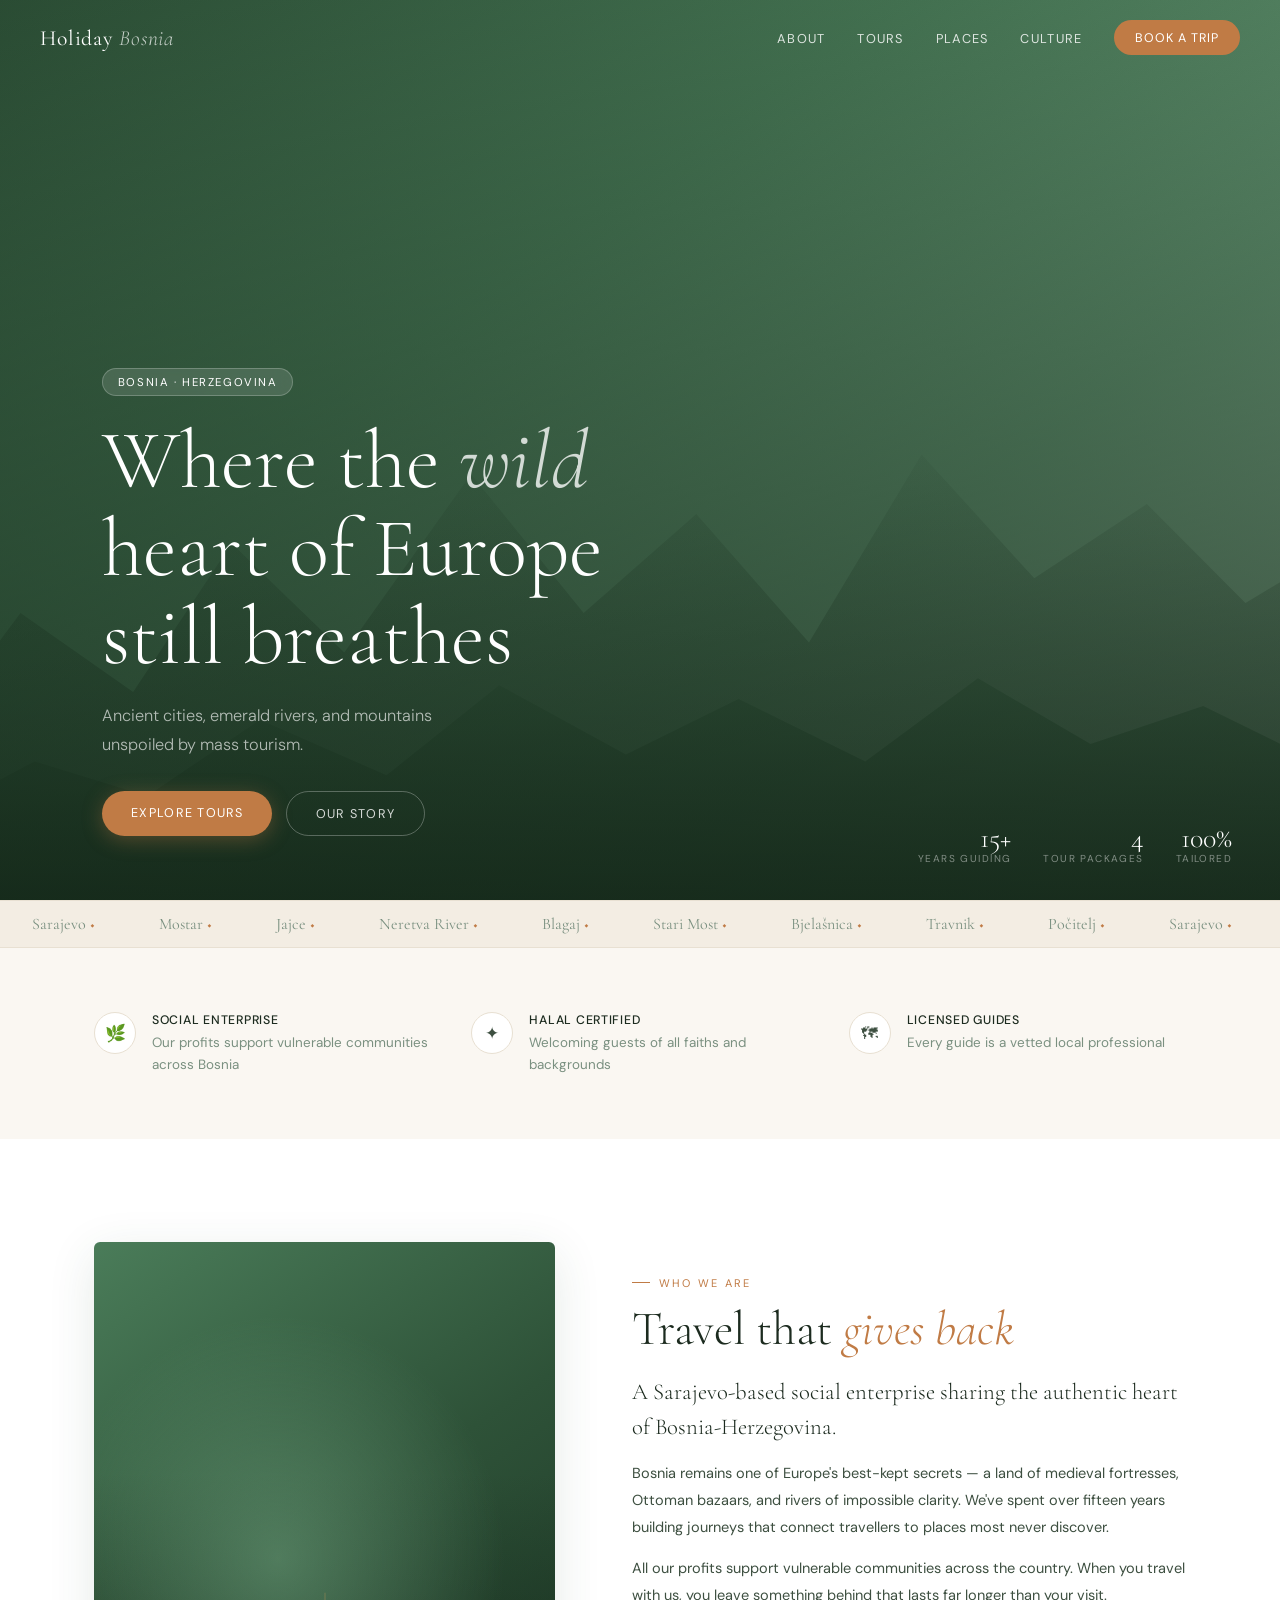
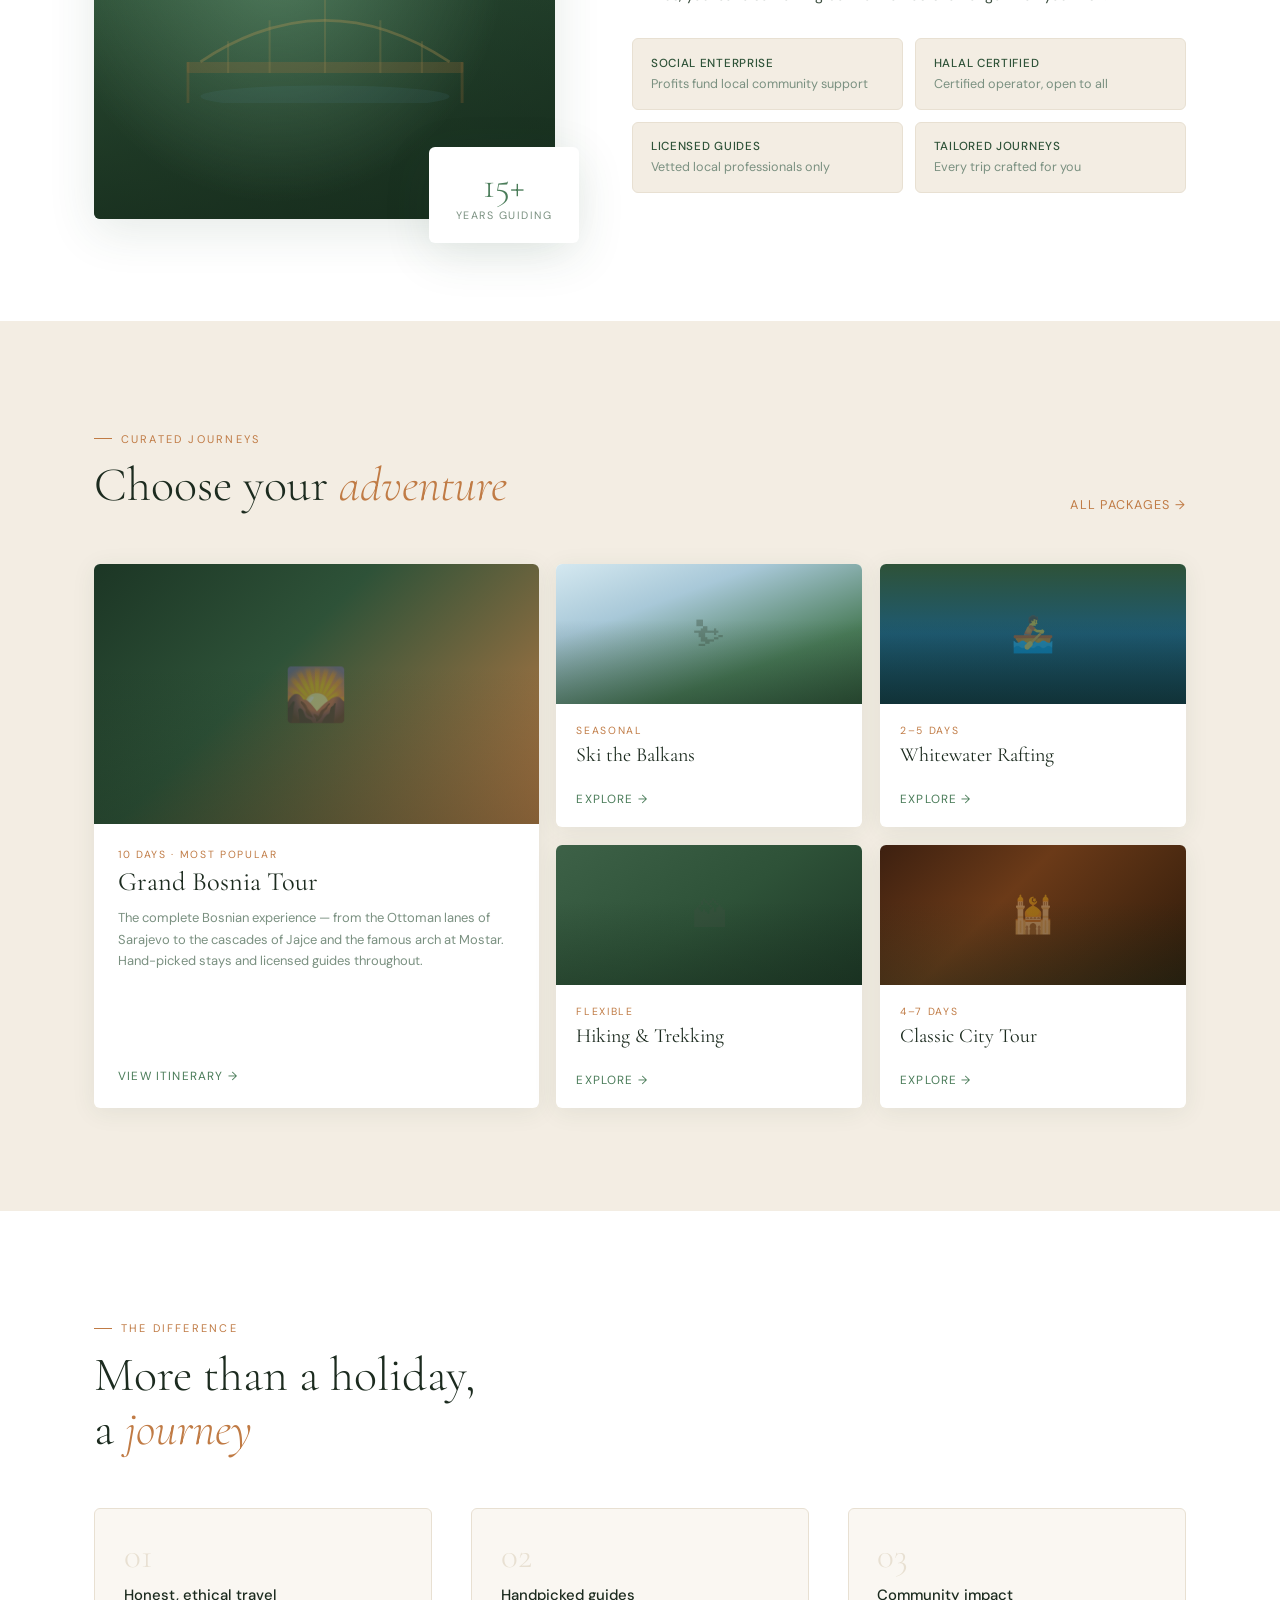
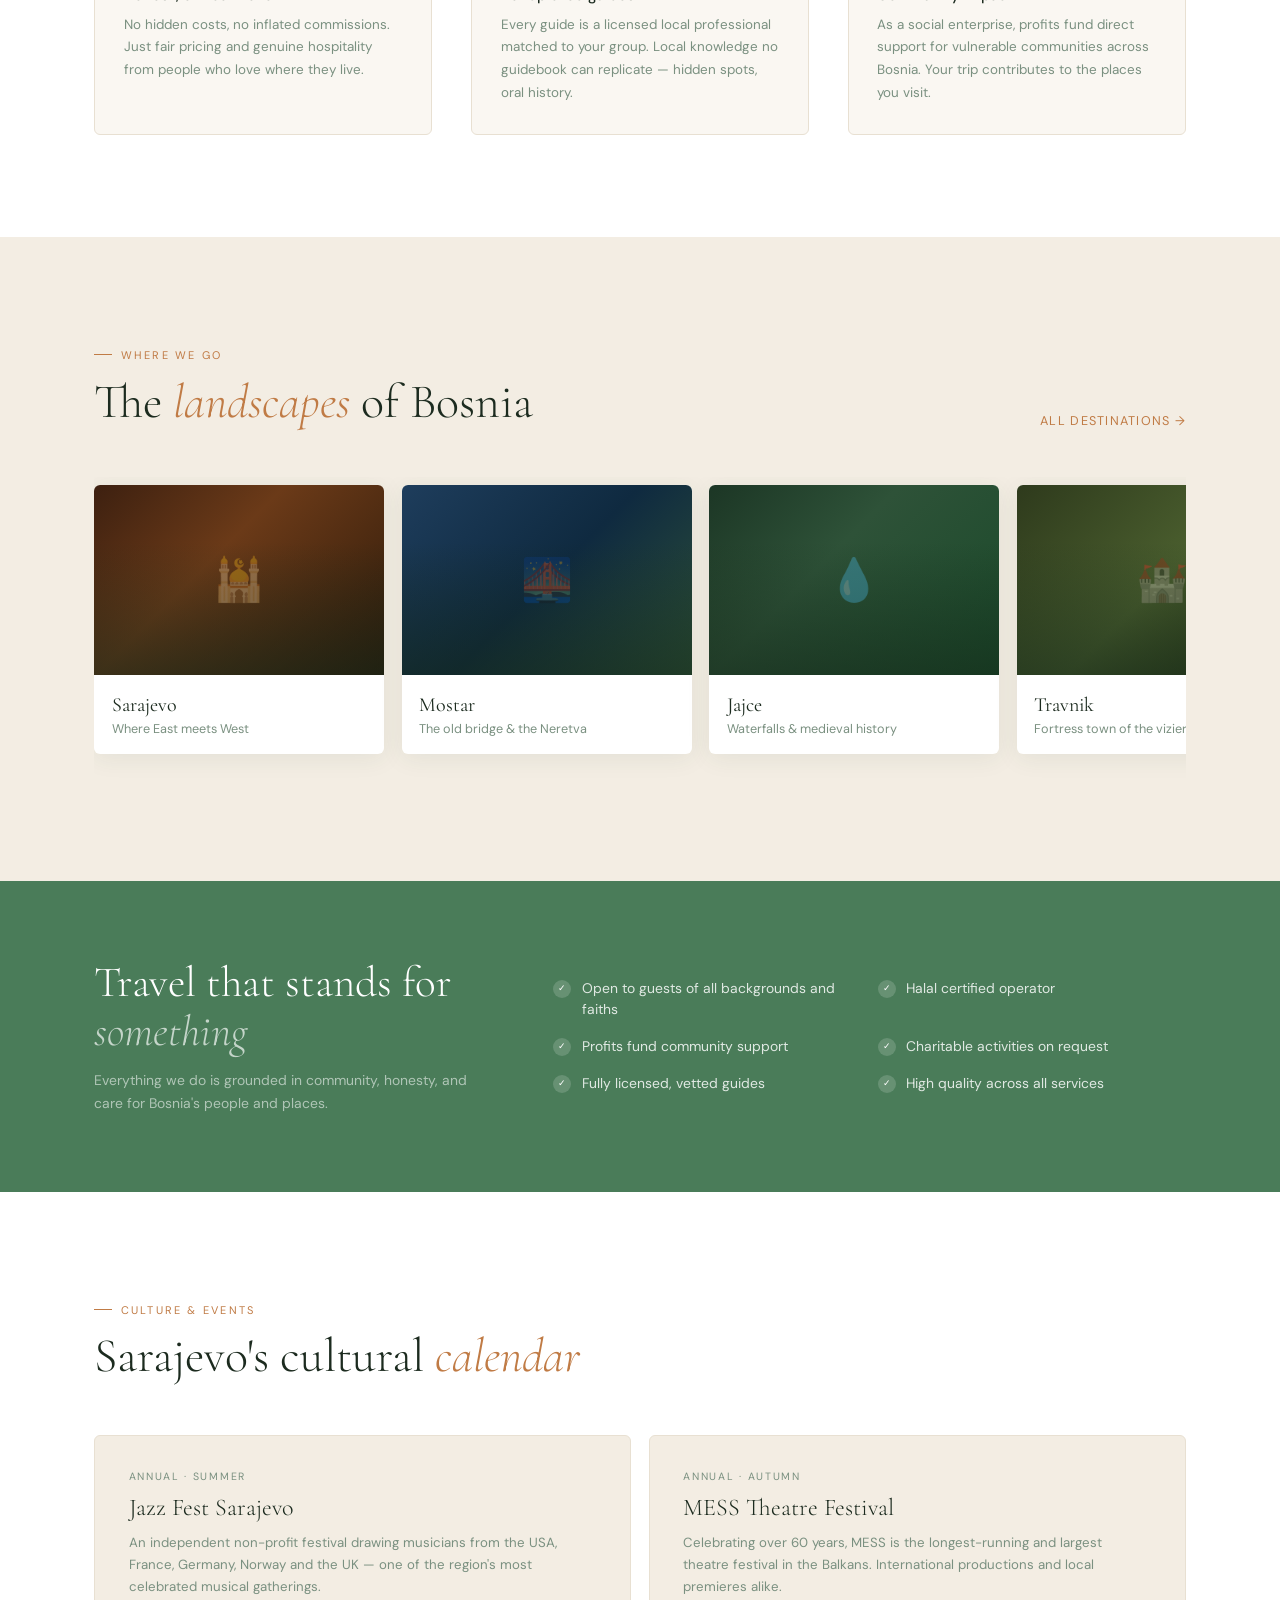
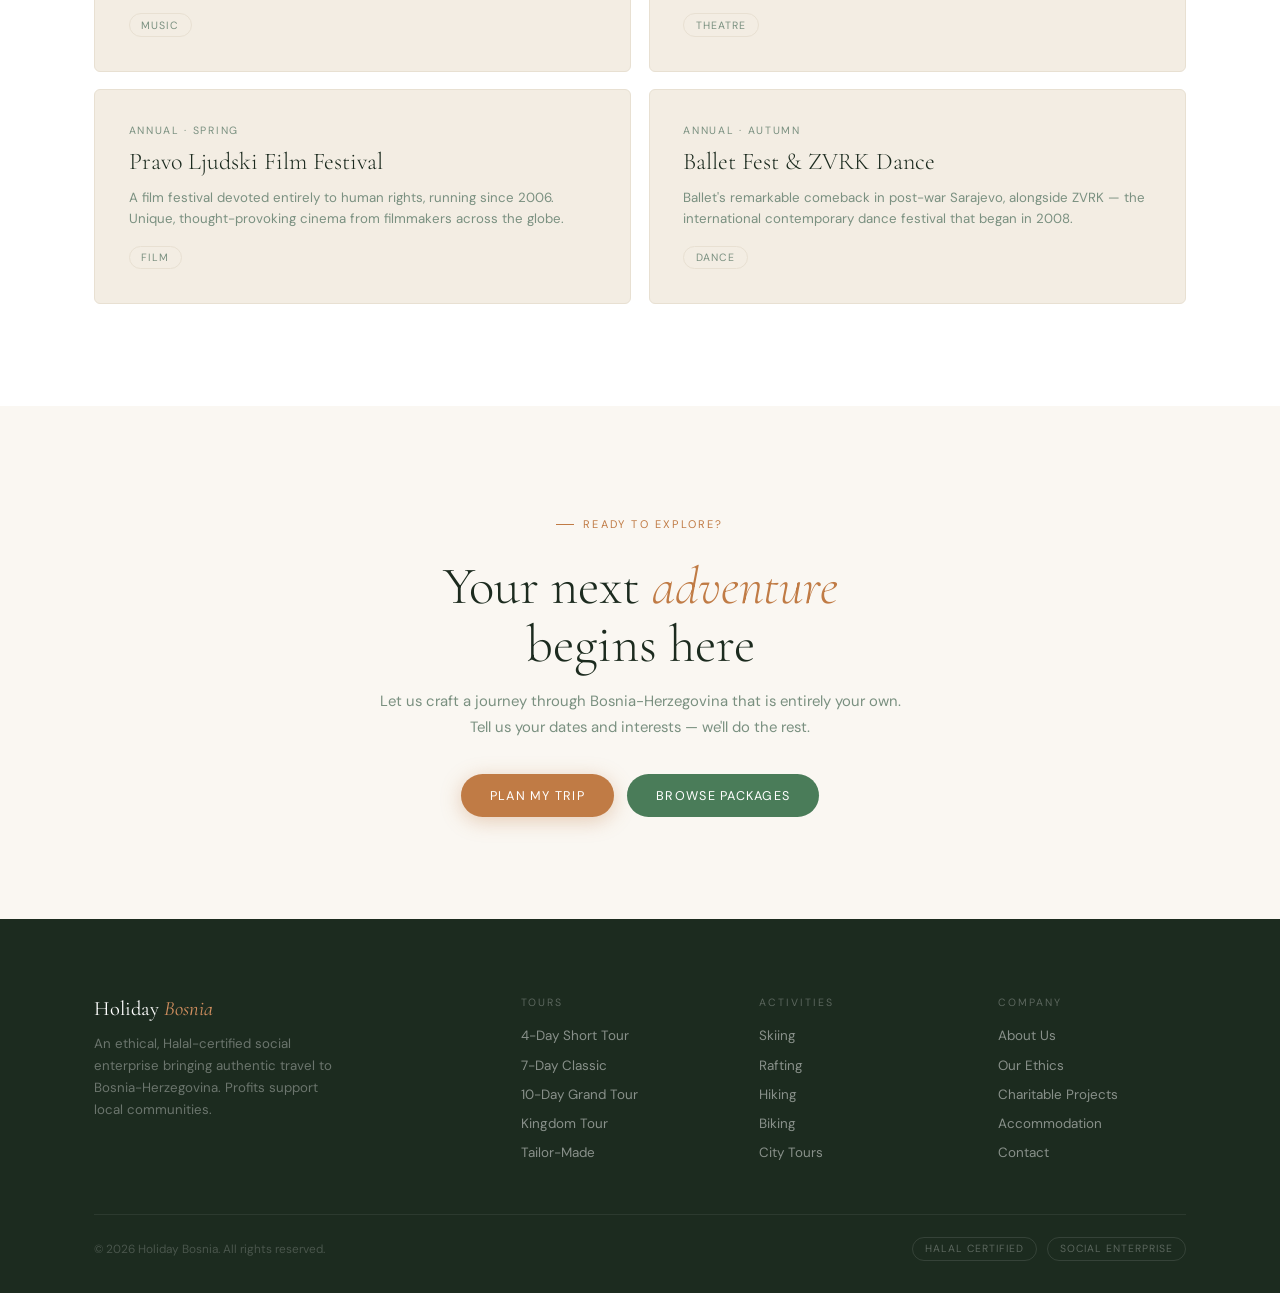
==== index.html @ 848bad04 "Add files via upload" ====
<!DOCTYPE html>
<html lang="en">
<head>
<meta charset="UTF-8">
<meta name="viewport" content="width=device-width, initial-scale=1.0">
<title>Holiday Bosnia — Your Next Adventure</title>
<link rel="preconnect" href="https://fonts.googleapis.com">
<link rel="preconnect" href="https://fonts.gstatic.com" crossorigin>
<link href="https://fonts.googleapis.com/css2?family=Cormorant+Garamond:ital,wght@0,300;0,400;0,600;1,300;1,400&family=DM+Sans:opsz,wght@9..40,300;9..40,400;9..40,500&display=swap" rel="stylesheet">
<style>
*, *::before, *::after { box-sizing: border-box; margin: 0; padding: 0; }

:root {
  --sage:    #4a7c59;
  --sage-lt: #6a9c79;
  --sage-dk: #2e5238;
  --copper:  #c07b45;
  --copper-lt: #d49060;
  --cream:   #faf7f2;
  --warm:    #f3ede3;
  --stone:   #e8e0d2;
  --chalk:   #ffffff;
  --ink:     #1c2b1f;
  --body:    #3d4f40;
  --muted:   #7a9080;
  --serif:   'Cormorant Garamond', Georgia, serif;
  --sans:    'DM Sans', sans-serif;
  --radius:  6px;
  --shadow:  0 4px 24px rgba(44,80,56,0.08);
  --shadow-lg: 0 12px 48px rgba(44,80,56,0.12);
}

html { scroll-behavior: smooth; font-size: 16px; }

body {
  font-family: var(--sans);
  background: var(--chalk);
  color: var(--body);
  overflow-x: hidden;
  -webkit-font-smoothing: antialiased;
}

/* ─── NAV ─── */
nav {
  position: fixed; top: 0; left: 0; right: 0; z-index: 200;
  display: flex; align-items: center; justify-content: space-between;
  padding: 1.25rem 2.5rem;
  transition: all 0.35s ease;
}
nav.scrolled {
  background: rgba(255,255,255,0.94);
  backdrop-filter: blur(16px);
  box-shadow: 0 1px 0 rgba(74,124,89,0.1);
  padding: 0.9rem 2.5rem;
}
.nav-logo {
  font-family: var(--serif);
  font-size: 1.35rem;
  font-weight: 400;
  letter-spacing: 0.04em;
  color: #fff;
  text-decoration: none;
  transition: color 0.3s;
  flex-shrink: 0;
}
.nav-logo em { font-style: italic; color: rgba(255,255,255,0.72); font-weight: 300; }
nav.scrolled .nav-logo { color: var(--ink); }
nav.scrolled .nav-logo em { color: var(--copper); }

.nav-right { display: flex; align-items: center; gap: 2rem; }
.nav-links { display: flex; gap: 2rem; list-style: none; }
.nav-links a {
  color: rgba(255,255,255,0.82);
  text-decoration: none;
  font-size: 0.8rem;
  letter-spacing: 0.1em;
  text-transform: uppercase;
  transition: color 0.2s;
}
.nav-links a:hover { color: #fff; }
nav.scrolled .nav-links a { color: var(--muted); }
nav.scrolled .nav-links a:hover { color: var(--ink); }

.nav-cta {
  background: var(--copper);
  color: #fff !important;
  padding: 0.6rem 1.3rem;
  border-radius: 100px;
  font-size: 0.78rem !important;
  letter-spacing: 0.08em !important;
  text-transform: uppercase;
  white-space: nowrap;
  text-decoration: none;
  transition: background 0.2s, transform 0.15s;
}
.nav-cta:hover { background: var(--sage); transform: translateY(-1px); }

.nav-hamburger {
  display: none; flex-direction: column; gap: 5px;
  cursor: pointer; padding: 4px; background: none; border: none;
}
.nav-hamburger span {
  display: block; width: 22px; height: 1.5px;
  background: #fff; transition: all 0.3s; transform-origin: center;
}
nav.scrolled .nav-hamburger span { background: var(--ink); }
.nav-hamburger.open span:nth-child(1) { transform: rotate(45deg) translate(4.5px, 4.5px); }
.nav-hamburger.open span:nth-child(2) { opacity: 0; }
.nav-hamburger.open span:nth-child(3) { transform: rotate(-45deg) translate(4.5px, -4.5px); }

.nav-drawer {
  display: none; position: fixed;
  top: 0; left: 0; right: 0; bottom: 0; z-index: 199;
  background: var(--chalk);
  flex-direction: column; align-items: center; justify-content: center;
  gap: 2rem; opacity: 0; transition: opacity 0.3s;
}
.nav-drawer.open { opacity: 1; }
.nav-drawer a {
  font-family: var(--serif); font-size: 2.2rem; font-weight: 300;
  color: var(--ink); text-decoration: none; transition: color 0.2s;
}
.nav-drawer a:hover { color: var(--copper); }
.nav-drawer .drawer-cta {
  font-family: var(--sans); font-size: 0.85rem;
  background: var(--copper); color: #fff;
  padding: 0.8rem 2.5rem; border-radius: 100px;
  letter-spacing: 0.1em; text-transform: uppercase; margin-top: 0.5rem;
}

/* ─── HERO ─── */
.hero {
  position: relative; height: 100svh; min-height: 600px;
  display: flex; flex-direction: column; justify-content: flex-end; overflow: hidden;
}
.hero-bg {
  position: absolute; inset: 0;
  background:
    linear-gradient(180deg, rgba(20,40,25,0.15) 0%, rgba(20,40,25,0.6) 70%, rgba(20,40,25,0.78) 100%),
    linear-gradient(145deg, #2e5238 0%, #4a7c59 35%, #6a9c79 65%, #a8c9b0 100%);
}
.hero-mountains {
  position: absolute; bottom: 0; left: 0; right: 0; height: 55%;
}
.hero-mountains::before {
  content: ''; position: absolute; bottom: 0; left: -5%; right: -5%; height: 100%;
  background: linear-gradient(180deg, transparent 0%, rgba(20,40,25,0.55) 100%);
  clip-path: polygon(0% 100%,0% 65%,6% 42%,14% 58%,21% 28%,29% 50%,38% 14%,46% 42%,54% 22%,62% 48%,70% 10%,78% 35%,86% 20%,93% 40%,100% 28%,100% 100%);
}
.hero-mountains::after {
  content: ''; position: absolute; bottom: 0; left: -5%; right: -5%; height: 70%;
  background: linear-gradient(180deg, rgba(46,82,56,0.45) 0%, rgba(20,40,25,0.7) 100%);
  clip-path: polygon(0% 100%,0% 75%,7% 60%,15% 70%,23% 48%,32% 64%,40% 38%,49% 58%,57% 42%,66% 60%,74% 36%,82% 55%,90% 44%,97% 58%,100% 48%,100% 100%);
}
.hero-content {
  position: relative; z-index: 2;
  padding: clamp(2rem,5vw,6rem) clamp(1.5rem,8vw,8rem);
  max-width: 820px;
}
.hero-tag {
  display: inline-block;
  background: rgba(255,255,255,0.13); backdrop-filter: blur(8px);
  border: 1px solid rgba(255,255,255,0.22); color: #fff;
  font-size: 0.71rem; letter-spacing: 0.14em; text-transform: uppercase;
  padding: 0.35rem 0.9rem; border-radius: 100px; margin-bottom: 1.3rem;
  opacity: 0; animation: fadeUp 0.7s 0.1s forwards;
}
.hero-title {
  font-family: var(--serif);
  font-size: clamp(2.5rem, 6.5vw, 5.2rem);
  font-weight: 300; line-height: 1.06; color: #fff; margin-bottom: 1.2rem;
  opacity: 0; animation: fadeUp 0.8s 0.3s forwards;
}
.hero-title em { font-style: italic; color: rgba(255,255,255,0.78); }
.hero-sub {
  font-size: clamp(0.88rem,2vw,1.02rem); font-weight: 300;
  color: rgba(255,255,255,0.65); max-width: 400px; line-height: 1.78;
  margin-bottom: 2rem;
  opacity: 0; animation: fadeUp 0.8s 0.5s forwards;
}
.hero-actions {
  display: flex; gap: 0.85rem; flex-wrap: wrap;
  opacity: 0; animation: fadeUp 0.8s 0.65s forwards;
}
.hero-stats {
  position: absolute; bottom: 2.2rem; right: clamp(1.5rem,5vw,3rem); z-index: 2;
  display: flex; gap: 2rem;
  opacity: 0; animation: fadeIn 1s 1s forwards;
}
.hero-stat { text-align: right; }
.hero-stat-n { font-family: var(--serif); font-size: 1.75rem; font-weight: 300; color: #fff; line-height: 1; }
.hero-stat-l { font-size: 0.63rem; letter-spacing: 0.14em; text-transform: uppercase; color: rgba(255,255,255,0.45); }

.btn-primary {
  background: var(--copper); color: #fff;
  padding: 0.82rem 1.8rem; font-size: 0.79rem;
  letter-spacing: 0.1em; text-transform: uppercase;
  text-decoration: none; border-radius: 100px; border: none; cursor: pointer;
  box-shadow: 0 4px 20px rgba(192,123,69,0.35);
  transition: background 0.2s, transform 0.15s, box-shadow 0.2s;
}
.btn-primary:hover { background: var(--copper-lt); transform: translateY(-2px); box-shadow: 0 8px 28px rgba(192,123,69,0.4); }
.btn-outline {
  color: rgba(255,255,255,0.82); padding: 0.82rem 1.8rem;
  font-size: 0.79rem; letter-spacing: 0.1em; text-transform: uppercase;
  text-decoration: none; border-radius: 100px;
  border: 1px solid rgba(255,255,255,0.28);
  transition: background 0.2s, border-color 0.2s;
}
.btn-outline:hover { background: rgba(255,255,255,0.1); border-color: rgba(255,255,255,0.48); }
.btn-sage {
  background: var(--sage); color: #fff;
  padding: 0.82rem 1.8rem; font-size: 0.79rem;
  letter-spacing: 0.1em; text-transform: uppercase;
  text-decoration: none; border-radius: 100px;
  transition: background 0.2s, transform 0.15s;
}
.btn-sage:hover { background: var(--sage-dk); transform: translateY(-2px); }

@keyframes fadeUp { from{opacity:0;transform:translateY(22px)} to{opacity:1;transform:none} }
@keyframes fadeIn { from{opacity:0} to{opacity:1} }

/* ─── MARQUEE ─── */
.marquee {
  background: var(--warm); border-top: 1px solid var(--stone); border-bottom: 1px solid var(--stone);
  padding: 0.8rem 0; overflow: hidden;
}
.marquee-track { display: flex; animation: marquee 28s linear infinite; white-space: nowrap; }
.marquee-item { font-family: var(--serif); font-size: 1rem; color: var(--muted); padding: 0 2rem; flex-shrink: 0; }
.marquee-dot { color: var(--copper); }
@keyframes marquee { from{transform:translateX(0)} to{transform:translateX(-50%)} }

/* ─── SHARED ─── */
.section { padding: clamp(4rem,8vw,7rem) 0; }
.container { max-width: 1220px; margin: 0 auto; padding: 0 clamp(1.5rem,5vw,4rem); }
.eyebrow {
  display: inline-flex; align-items: center; gap: 0.55rem;
  font-size: 0.69rem; letter-spacing: 0.2em; text-transform: uppercase; color: var(--copper); margin-bottom: 0.85rem;
}
.eyebrow::before { content: ''; display: block; width: 18px; height: 1px; background: var(--copper); }
.section-title { font-family: var(--serif); font-size: clamp(1.9rem,4.5vw,3rem); font-weight: 300; line-height: 1.12; color: var(--ink); }
.section-title em { font-style: italic; color: var(--copper); }

/* ─── INTRO STRIP ─── */
.intro { background: var(--cream); padding: clamp(2.5rem,5vw,4.5rem) 0; }
.intro-grid { display: grid; grid-template-columns: repeat(3,1fr); gap: 2.5rem; align-items: start; }
.intro-item { display: flex; align-items: flex-start; gap: 1rem; }
.intro-icon {
  width: 42px; height: 42px; flex-shrink: 0;
  background: #fff; border: 1px solid var(--stone); border-radius: 50%;
  display: flex; align-items: center; justify-content: center; font-size: 1.05rem;
}
.intro-label { font-size: 0.77rem; font-weight: 500; letter-spacing: 0.06em; text-transform: uppercase; color: var(--ink); margin-bottom: 0.3rem; }
.intro-text { font-size: 0.84rem; color: var(--muted); line-height: 1.6; }

/* ─── ABOUT ─── */
.about { background: var(--chalk); }
.about-grid { display: grid; grid-template-columns: 5fr 6fr; gap: clamp(2.5rem,6vw,6rem); align-items: center; }
.about-visual { position: relative; }
.about-img-main {
  border-radius: var(--radius); overflow: hidden; aspect-ratio: 4/5;
  background: linear-gradient(145deg, #4a7c59 0%, #2e5238 50%, #1c3625 100%);
  position: relative; box-shadow: var(--shadow-lg);
}
.about-img-main::after {
  content: ''; position: absolute; inset: 0;
  background: radial-gradient(ellipse 70% 60% at 40% 55%, rgba(106,156,121,0.6) 0%, transparent 70%),
              linear-gradient(180deg, transparent 40%, rgba(20,40,25,0.7) 100%);
}
.bridge-svg { position: absolute; bottom: 20%; left: 50%; transform: translateX(-50%); width: 60%; z-index: 1; opacity: 0.55; }
.about-float {
  position: absolute; bottom: -1.5rem; right: -1.5rem;
  background: #fff; border-radius: var(--radius); padding: 1.3rem 1.7rem;
  box-shadow: var(--shadow-lg); text-align: center; min-width: 120px;
}
.float-num { font-family: var(--serif); font-size: 2.3rem; font-weight: 300; color: var(--sage); line-height: 1; }
.float-lbl { font-size: 0.67rem; letter-spacing: 0.14em; text-transform: uppercase; color: var(--muted); margin-top: 0.2rem; }
.about-lead { font-family: var(--serif); font-size: clamp(1.15rem,2.5vw,1.42rem); font-weight: 300; color: var(--ink); line-height: 1.55; margin: 1.1rem 0 1rem; }
.about-body { font-size: 0.91rem; line-height: 1.85; color: var(--body); margin-bottom: 0.85rem; }
.pillars { display: grid; grid-template-columns: 1fr 1fr; gap: 0.75rem; margin-top: 1.8rem; }
.pillar { padding: 0.95rem 1.1rem; background: var(--warm); border-radius: var(--radius); border: 1px solid var(--stone); }
.pillar-title { font-size: 0.73rem; font-weight: 500; letter-spacing: 0.06em; text-transform: uppercase; color: var(--sage-dk); margin-bottom: 0.25rem; }
.pillar-body { font-size: 0.79rem; color: var(--muted); line-height: 1.5; }

/* ─── TOURS ─── */
.tours { background: var(--warm); }
.tours-header { display: flex; justify-content: space-between; align-items: flex-end; margin-bottom: clamp(2rem,4vw,3.5rem); flex-wrap: wrap; gap: 1rem; }
.text-link { font-size: 0.79rem; letter-spacing: 0.1em; text-transform: uppercase; color: var(--copper); text-decoration: none; display: flex; align-items: center; gap: 0.4rem; transition: gap 0.2s; }
.text-link:hover { gap: 0.7rem; }

.tours-grid { display: grid; grid-template-columns: repeat(12,1fr); gap: 1.1rem; }
.tour-feat { grid-column: span 5; background: #fff; border-radius: var(--radius); overflow: hidden; box-shadow: var(--shadow); cursor: pointer; transition: transform 0.3s, box-shadow 0.3s; display: flex; flex-direction: column; }
.tour-feat:hover { transform: translateY(-4px); box-shadow: var(--shadow-lg); }
.tour-subs { grid-column: span 7; display: grid; grid-template-columns: 1fr 1fr; grid-template-rows: 1fr 1fr; gap: 1.1rem; }
.tour-sub { background: #fff; border-radius: var(--radius); overflow: hidden; box-shadow: var(--shadow); cursor: pointer; transition: transform 0.3s, box-shadow 0.3s; display: flex; flex-direction: column; }
.tour-sub:hover { transform: translateY(-4px); box-shadow: var(--shadow-lg); }

.t-img { position: relative; overflow: hidden; flex-shrink: 0; }
.tour-feat .t-img { height: 260px; }
.tour-sub .t-img { height: 140px; }
.t-img-inner { position: absolute; inset: 0; transition: transform 0.5s; }
.tour-feat:hover .t-img-inner, .tour-sub:hover .t-img-inner { transform: scale(1.05); }
.t-img-inner::after { content: ''; position: absolute; inset: 0; background: linear-gradient(180deg, transparent 40%, rgba(20,40,25,0.35) 100%); }
.t-emoji { position: absolute; top: 50%; left: 50%; transform: translate(-50%,-50%); font-size: 2.2rem; opacity: 0.38; z-index: 1; }
.tour-feat .t-emoji { font-size: 3.2rem; }

.bg-grand { background: linear-gradient(135deg, #1c3625 0%, #2e5238 40%, #c07b45 100%); }
.bg-ski   { background: linear-gradient(160deg, #d4e8f0 0%, #a8c8d8 30%, #4a7c59 70%, #2e5238 100%); }
.bg-raft  { background: linear-gradient(180deg, #2e5238 0%, #1e5a72 50%, #0f3848 100%); }
.bg-hike  { background: linear-gradient(145deg, #3d6147 0%, #2e5238 50%, #1c3625 100%); }
.bg-city  { background: linear-gradient(135deg, #3d2010 0%, #6b3a18 40%, #2d1a0a 100%); }

.t-body { padding: 1.25rem; flex: 1; display: flex; flex-direction: column; }
.tour-feat .t-body { padding: 1.5rem; }
.t-dur { font-size: 0.65rem; letter-spacing: 0.16em; text-transform: uppercase; color: var(--copper); margin-bottom: 0.38rem; }
.t-name { font-family: var(--serif); font-size: 1.25rem; font-weight: 400; color: var(--ink); line-height: 1.2; margin-bottom: 0.5rem; }
.tour-feat .t-name { font-size: 1.65rem; }
.t-desc { font-size: 0.81rem; color: var(--muted); line-height: 1.65; flex: 1; }
.t-more { margin-top: 1rem; font-size: 0.74rem; letter-spacing: 0.1em; text-transform: uppercase; color: var(--sage); text-decoration: none; display: inline-flex; align-items: center; gap: 0.3rem; transition: gap 0.2s; }
.t-more:hover { gap: 0.6rem; }

/* ─── WHY ─── */
.why { background: var(--chalk); }
.why-grid { display: grid; grid-template-columns: repeat(3,1fr); gap: clamp(1.2rem,3vw,2.5rem); margin-top: clamp(2.5rem,4vw,3.5rem); }
.why-item { padding: 1.8rem; background: var(--cream); border-radius: var(--radius); border: 1px solid var(--stone); }
.why-num { font-family: var(--serif); font-size: 2.2rem; font-weight: 300; color: var(--stone); line-height: 1; margin-bottom: 0.75rem; }
.why-title { font-size: 0.93rem; font-weight: 500; color: var(--ink); margin-bottom: 0.55rem; }
.why-body { font-size: 0.84rem; color: var(--muted); line-height: 1.7; }

/* ─── DESTINATIONS ─── */
.dests { background: var(--warm); }
.dest-header { display: flex; justify-content: space-between; align-items: flex-end; margin-bottom: clamp(2rem,4vw,3rem); flex-wrap: wrap; gap: 1rem; }
.dest-scroller { overflow-x: auto; cursor: grab; padding: 0.5rem 0 1.5rem; scrollbar-width: none; }
.dest-scroller::-webkit-scrollbar { display: none; }
.dest-track { display: flex; gap: 1.1rem; width: max-content; }
.dest-card { width: clamp(230px,30vw,290px); flex-shrink: 0; border-radius: var(--radius); overflow: hidden; box-shadow: var(--shadow); background: #fff; cursor: pointer; transition: transform 0.3s, box-shadow 0.3s; }
.dest-card:hover { transform: translateY(-4px); box-shadow: var(--shadow-lg); }
.dest-img { height: 190px; position: relative; overflow: hidden; }
.dest-img-inner { position: absolute; inset: 0; transition: transform 0.5s; }
.dest-card:hover .dest-img-inner { transform: scale(1.07); }
.dest-img-inner::after { content: ''; position: absolute; inset: 0; background: linear-gradient(180deg, transparent 30%, rgba(20,40,25,0.55) 100%); }
.dest-emoji { position: absolute; top: 50%; left: 50%; transform: translate(-50%,-50%); font-size: 2.6rem; opacity: 0.33; z-index: 1; }
.dest-body { padding: 1.1rem; }
.dest-name { font-family: var(--serif); font-size: 1.25rem; font-weight: 400; color: var(--ink); margin-bottom: 0.18rem; }
.dest-tagline { font-size: 0.79rem; color: var(--muted); }

.bg-sarajevo { background: linear-gradient(135deg, #3d2010 0%, #6b3a18 40%, #2d1a0a 100%); }
.bg-mostar   { background: linear-gradient(135deg, #1e3d5c 0%, #0f2a40 50%, #2e5238 100%); }
.bg-jajce    { background: linear-gradient(135deg, #1c3625 0%, #2e5238 40%, #1a4a2a 100%); }
.bg-travnik  { background: linear-gradient(135deg, #2e3a1c 0%, #4a5e2e 50%, #1e2e10 100%); }
.bg-pocitelj { background: linear-gradient(135deg, #3d3010 0%, #5e4a18 50%, #2d2008 100%); }

/* ─── ETHICS ─── */
.ethics { background: var(--sage); padding: clamp(3.5rem,6vw,5rem) 0; }
.ethics-grid { display: grid; grid-template-columns: 1fr 1.6fr; gap: clamp(2.5rem,5vw,6rem); align-items: center; }
.ethics-title { font-family: var(--serif); font-size: clamp(1.8rem,4vw,2.7rem); font-weight: 300; color: #fff; line-height: 1.15; }
.ethics-title em { font-style: italic; color: rgba(255,255,255,0.68); }
.ethics-sub { font-size: 0.87rem; color: rgba(255,255,255,0.56); margin-top: 0.75rem; line-height: 1.65; }
.ethics-list { display: grid; grid-template-columns: 1fr 1fr; gap: 1rem; list-style: none; }
.ethics-item { display: flex; gap: 0.65rem; align-items: flex-start; font-size: 0.87rem; color: rgba(255,255,255,0.83); line-height: 1.5; }
.ethics-check { width: 18px; height: 18px; flex-shrink: 0; background: rgba(255,255,255,0.16); border-radius: 50%; display: flex; align-items: center; justify-content: center; font-size: 0.58rem; color: #fff; margin-top: 0.1rem; }

/* ─── FESTIVALS ─── */
.festivals { background: var(--chalk); }
.fest-grid { display: grid; grid-template-columns: repeat(2,1fr); gap: 1.1rem; margin-top: clamp(2.5rem,4vw,3.5rem); }
.fest-card { background: var(--warm); border: 1px solid var(--stone); border-radius: var(--radius); padding: clamp(1.4rem,3vw,2.1rem); transition: border-color 0.2s, box-shadow 0.2s; cursor: pointer; }
.fest-card:hover { border-color: var(--copper); box-shadow: var(--shadow); }
.fest-season { font-size: 0.66rem; letter-spacing: 0.16em; text-transform: uppercase; color: var(--muted); margin-bottom: 0.65rem; }
.fest-name { font-family: var(--serif); font-size: clamp(1.25rem,2.5vw,1.5rem); font-weight: 300; color: var(--ink); margin-bottom: 0.65rem; }
.fest-desc { font-size: 0.83rem; color: var(--muted); line-height: 1.65; }
.fest-pill { display: inline-block; margin-top: 0.95rem; font-size: 0.66rem; letter-spacing: 0.1em; text-transform: uppercase; padding: 0.27rem 0.72rem; border: 1px solid var(--stone); color: var(--muted); border-radius: 100px; }

/* ─── CTA ─── */
.cta { background: var(--cream); padding: clamp(4rem,8vw,7rem) 0; text-align: center; }
.cta-inner { max-width: 540px; margin: 0 auto; }
.cta-title { font-family: var(--serif); font-size: clamp(2rem,5vw,3.3rem); font-weight: 300; color: var(--ink); line-height: 1.1; margin: 0.75rem 0 0.95rem; }
.cta-title em { font-style: italic; color: var(--copper); }
.cta-body { font-size: 0.93rem; color: var(--muted); line-height: 1.75; margin-bottom: 2.1rem; }
.cta-actions { display: flex; gap: 0.85rem; justify-content: center; flex-wrap: wrap; }

/* ─── FOOTER ─── */
footer { background: var(--ink); padding: clamp(3rem,6vw,5rem) 0 clamp(1.5rem,3vw,2rem); }
.footer-grid { display: grid; grid-template-columns: 2fr 1fr 1fr 1fr; gap: clamp(2rem,4vw,4rem); margin-bottom: clamp(2.5rem,4vw,3.5rem); }
.footer-logo { font-family: var(--serif); font-size: 1.28rem; font-weight: 400; color: #fff; margin-bottom: 0.75rem; }
.footer-logo em { font-style: italic; color: var(--copper-lt); }
.footer-tagline { font-size: 0.83rem; color: rgba(255,255,255,0.35); line-height: 1.65; max-width: 250px; }
.footer-heading { font-size: 0.66rem; letter-spacing: 0.18em; text-transform: uppercase; color: rgba(255,255,255,0.28); margin-bottom: 0.95rem; }
.footer-links { list-style: none; display: flex; flex-direction: column; gap: 0.52rem; }
.footer-links a { font-size: 0.84rem; color: rgba(255,255,255,0.48); text-decoration: none; transition: color 0.2s; }
.footer-links a:hover { color: #fff; }
.footer-bottom { border-top: 1px solid rgba(255,255,255,0.07); padding-top: 1.4rem; display: flex; justify-content: space-between; align-items: center; flex-wrap: wrap; gap: 1rem; }
.footer-copy { font-size: 0.74rem; color: rgba(255,255,255,0.2); }
.footer-badges { display: flex; gap: 0.65rem; }
.badge { font-size: 0.65rem; letter-spacing: 0.1em; text-transform: uppercase; padding: 0.27rem 0.72rem; border: 1px solid rgba(255,255,255,0.11); color: rgba(255,255,255,0.28); border-radius: 100px; }

/* ─── ANIMATIONS ─── */
.reveal { opacity: 0; transform: translateY(22px); transition: opacity 0.65s ease, transform 0.65s ease; }
.reveal.v { opacity: 1; transform: none; }
.d1 { transition-delay: 0.08s; }
.d2 { transition-delay: 0.16s; }
.d3 { transition-delay: 0.24s; }
.d4 { transition-delay: 0.32s; }

/* ─── RESPONSIVE ─── */
@media (max-width: 920px) {
  .nav-links, .nav-cta { display: none; }
  .nav-hamburger { display: flex; }
  .intro-grid { grid-template-columns: 1fr; gap: 1.5rem; }
  .about-grid { grid-template-columns: 1fr; gap: 3rem; }
  .about-visual { max-width: 460px; margin: 0 auto; width: 100%; }
  .about-img-main { aspect-ratio: 3/2; }
  .about-float { right: 0; bottom: -1rem; }
  .tours-grid { display: flex; flex-direction: column; }
  .tour-feat, .tour-subs { width: 100%; }
  .tour-subs { display: grid; grid-template-columns: 1fr 1fr; grid-template-rows: auto auto; gap: 1.1rem; }
  .why-grid { grid-template-columns: 1fr; gap: 1rem; }
  .ethics-grid { grid-template-columns: 1fr; gap: 2rem; }
  .ethics-list { grid-template-columns: 1fr; }
  .fest-grid { grid-template-columns: 1fr; }
  .footer-grid { grid-template-columns: 1fr 1fr; }
  .footer-grid > div:first-child { grid-column: span 2; }
  .hero-stats { display: none; }
}

@media (max-width: 560px) {
  .pillars { grid-template-columns: 1fr; }
  .tour-subs { grid-template-columns: 1fr; }
  .footer-grid { grid-template-columns: 1fr; }
  .footer-grid > div:first-child { grid-column: unset; }
  .cta-actions, .hero-actions { flex-direction: column; align-items: center; }
  .hero-actions { align-items: flex-start; }
  nav { padding: 1.1rem 1.25rem; }
  nav.scrolled { padding: 0.8rem 1.25rem; }
}
</style>
</head>
<body>

<!-- NAV -->
<nav id="nav">
  <a href="#" class="nav-logo">Holiday <em>Bosnia</em></a>
  <div class="nav-right">
    <ul class="nav-links">
      <li><a href="#about">About</a></li>
      <li><a href="#tours">Tours</a></li>
      <li><a href="#destinations">Places</a></li>
      <li><a href="#festivals">Culture</a></li>
    </ul>
    <a href="#contact" class="nav-cta">Book a Trip</a>
    <button class="nav-hamburger" id="hamburger" aria-label="Open menu">
      <span></span><span></span><span></span>
    </button>
  </div>
</nav>

<div class="nav-drawer" id="drawer">
  <a href="#about">About</a>
  <a href="#tours">Tours</a>
  <a href="#destinations">Places</a>
  <a href="#festivals">Culture</a>
  <a href="#contact" class="drawer-cta">Book a Trip</a>
</div>

<!-- HERO -->
<section class="hero">
  <div class="hero-bg"></div>
  <div class="hero-mountains"></div>
  <div class="hero-content">
    <div class="hero-tag">Bosnia · Herzegovina</div>
    <h1 class="hero-title">Where the <em>wild</em><br>heart of Europe<br>still breathes</h1>
    <p class="hero-sub">Ancient cities, emerald rivers, and mountains unspoiled by mass tourism.</p>
    <div class="hero-actions">
      <a href="#tours" class="btn-primary">Explore Tours</a>
      <a href="#about" class="btn-outline">Our Story</a>
    </div>
  </div>
  <div class="hero-stats">
    <div class="hero-stat"><div class="hero-stat-n">15+</div><div class="hero-stat-l">Years guiding</div></div>
    <div class="hero-stat"><div class="hero-stat-n">4</div><div class="hero-stat-l">Tour packages</div></div>
    <div class="hero-stat"><div class="hero-stat-n">100%</div><div class="hero-stat-l">Tailored</div></div>
  </div>
</section>

<!-- MARQUEE -->
<div class="marquee">
  <div class="marquee-track">
    <span class="marquee-item">Sarajevo <span class="marquee-dot">◆</span></span>
    <span class="marquee-item">Mostar <span class="marquee-dot">◆</span></span>
    <span class="marquee-item">Jajce <span class="marquee-dot">◆</span></span>
    <span class="marquee-item">Neretva River <span class="marquee-dot">◆</span></span>
    <span class="marquee-item">Blagaj <span class="marquee-dot">◆</span></span>
    <span class="marquee-item">Stari Most <span class="marquee-dot">◆</span></span>
    <span class="marquee-item">Bjelašnica <span class="marquee-dot">◆</span></span>
    <span class="marquee-item">Travnik <span class="marquee-dot">◆</span></span>
    <span class="marquee-item">Počitelj <span class="marquee-dot">◆</span></span>
    <span class="marquee-item">Sarajevo <span class="marquee-dot">◆</span></span>
    <span class="marquee-item">Mostar <span class="marquee-dot">◆</span></span>
    <span class="marquee-item">Jajce <span class="marquee-dot">◆</span></span>
    <span class="marquee-item">Neretva River <span class="marquee-dot">◆</span></span>
    <span class="marquee-item">Blagaj <span class="marquee-dot">◆</span></span>
    <span class="marquee-item">Stari Most <span class="marquee-dot">◆</span></span>
    <span class="marquee-item">Bjelašnica <span class="marquee-dot">◆</span></span>
    <span class="marquee-item">Travnik <span class="marquee-dot">◆</span></span>
    <span class="marquee-item">Počitelj <span class="marquee-dot">◆</span></span>
  </div>
</div>

<!-- INTRO STRIP -->
<div class="intro">
  <div class="container">
    <div class="intro-grid">
      <div class="intro-item reveal"><div class="intro-icon">🌿</div><div><div class="intro-label">Social Enterprise</div><div class="intro-text">Our profits support vulnerable communities across Bosnia</div></div></div>
      <div class="intro-item reveal d1"><div class="intro-icon">✦</div><div><div class="intro-label">Halal Certified</div><div class="intro-text">Welcoming guests of all faiths and backgrounds</div></div></div>
      <div class="intro-item reveal d2"><div class="intro-icon">🗺</div><div><div class="intro-label">Licensed Guides</div><div class="intro-text">Every guide is a vetted local professional</div></div></div>
    </div>
  </div>
</div>

<!-- ABOUT -->
<section class="section about" id="about">
  <div class="container">
    <div class="about-grid">
      <div class="about-visual reveal">
        <div class="about-img-main">
          <svg class="bridge-svg" viewBox="0 0 200 100" fill="none" xmlns="http://www.w3.org/2000/svg">
            <path d="M10 70 Q100 10 190 70" stroke="rgba(212,160,86,0.5)" stroke-width="2" fill="none"/>
            <rect x="0" y="70" width="200" height="8" fill="rgba(181,115,58,0.4)" rx="1"/>
            <line x1="0" y1="70" x2="0" y2="100" stroke="rgba(181,115,58,0.4)" stroke-width="4"/>
            <line x1="200" y1="70" x2="200" y2="100" stroke="rgba(181,115,58,0.4)" stroke-width="4"/>
            <line x1="30" y1="78" x2="30" y2="55" stroke="rgba(212,160,86,0.3)" stroke-width="1.5"/>
            <line x1="60" y1="78" x2="60" y2="40" stroke="rgba(212,160,86,0.3)" stroke-width="1.5"/>
            <line x1="100" y1="78" x2="100" y2="20" stroke="rgba(212,160,86,0.3)" stroke-width="1.5"/>
            <line x1="140" y1="78" x2="140" y2="40" stroke="rgba(212,160,86,0.3)" stroke-width="1.5"/>
            <line x1="170" y1="78" x2="170" y2="55" stroke="rgba(212,160,86,0.3)" stroke-width="1.5"/>
            <ellipse cx="100" cy="95" rx="90" ry="8" fill="rgba(100,160,200,0.15)"/>
          </svg>
        </div>
        <div class="about-float">
          <div class="float-num">15+</div>
          <div class="float-lbl">Years guiding</div>
        </div>
      </div>
      <div class="about-text">
        <div class="eyebrow reveal">Who We Are</div>
        <h2 class="section-title reveal">Travel that <em>gives back</em></h2>
        <p class="about-lead reveal">A Sarajevo-based social enterprise sharing the authentic heart of Bosnia-Herzegovina.</p>
        <p class="about-body reveal">Bosnia remains one of Europe's best-kept secrets — a land of medieval fortresses, Ottoman bazaars, and rivers of impossible clarity. We've spent over fifteen years building journeys that connect travellers to places most never discover.</p>
        <p class="about-body reveal">All our profits support vulnerable communities across the country. When you travel with us, you leave something behind that lasts far longer than your visit.</p>
        <div class="pillars reveal">
          <div class="pillar"><div class="pillar-title">Social Enterprise</div><div class="pillar-body">Profits fund local community support</div></div>
          <div class="pillar"><div class="pillar-title">Halal Certified</div><div class="pillar-body">Certified operator, open to all</div></div>
          <div class="pillar"><div class="pillar-title">Licensed Guides</div><div class="pillar-body">Vetted local professionals only</div></div>
          <div class="pillar"><div class="pillar-title">Tailored Journeys</div><div class="pillar-body">Every trip crafted for you</div></div>
        </div>
      </div>
    </div>
  </div>
</section>

<!-- TOURS -->
<section class="section tours" id="tours">
  <div class="container">
    <div class="tours-header">
      <div><div class="eyebrow reveal">Curated Journeys</div><h2 class="section-title reveal">Choose your <em>adventure</em></h2></div>
      <a href="#" class="text-link reveal">All packages →</a>
    </div>
    <div class="tours-grid reveal">
      <div class="tour-feat">
        <div class="t-img"><div class="t-img-inner bg-grand"></div><div class="t-emoji">🌄</div></div>
        <div class="t-body">
          <div class="t-dur">10 Days · Most Popular</div>
          <div class="t-name">Grand Bosnia Tour</div>
          <div class="t-desc">The complete Bosnian experience — from the Ottoman lanes of Sarajevo to the cascades of Jajce and the famous arch at Mostar. Hand-picked stays and licensed guides throughout.</div>
          <a href="#" class="t-more">View itinerary →</a>
        </div>
      </div>
      <div class="tour-subs">
        <div class="tour-sub">
          <div class="t-img"><div class="t-img-inner bg-ski"></div><div class="t-emoji">⛷</div></div>
          <div class="t-body"><div class="t-dur">Seasonal</div><div class="t-name">Ski the Balkans</div><a href="#" class="t-more">Explore →</a></div>
        </div>
        <div class="tour-sub">
          <div class="t-img"><div class="t-img-inner bg-raft"></div><div class="t-emoji">🚣</div></div>
          <div class="t-body"><div class="t-dur">2–5 Days</div><div class="t-name">Whitewater Rafting</div><a href="#" class="t-more">Explore →</a></div>
        </div>
        <div class="tour-sub">
          <div class="t-img"><div class="t-img-inner bg-hike"></div><div class="t-emoji">🏔</div></div>
          <div class="t-body"><div class="t-dur">Flexible</div><div class="t-name">Hiking & Trekking</div><a href="#" class="t-more">Explore →</a></div>
        </div>
        <div class="tour-sub">
          <div class="t-img"><div class="t-img-inner bg-city"></div><div class="t-emoji">🕌</div></div>
          <div class="t-body"><div class="t-dur">4–7 Days</div><div class="t-name">Classic City Tour</div><a href="#" class="t-more">Explore →</a></div>
        </div>
      </div>
    </div>
  </div>
</section>

<!-- WHY -->
<section class="section why">
  <div class="container">
    <div style="max-width:500px"><div class="eyebrow reveal">The Difference</div><h2 class="section-title reveal">More than a holiday,<br>a <em>journey</em></h2></div>
    <div class="why-grid">
      <div class="why-item reveal d1"><div class="why-num">01</div><div class="why-title">Honest, ethical travel</div><div class="why-body">No hidden costs, no inflated commissions. Just fair pricing and genuine hospitality from people who love where they live.</div></div>
      <div class="why-item reveal d2"><div class="why-num">02</div><div class="why-title">Handpicked guides</div><div class="why-body">Every guide is a licensed local professional matched to your group. Local knowledge no guidebook can replicate — hidden spots, oral history.</div></div>
      <div class="why-item reveal d3"><div class="why-num">03</div><div class="why-title">Community impact</div><div class="why-body">As a social enterprise, profits fund direct support for vulnerable communities across Bosnia. Your trip contributes to the places you visit.</div></div>
    </div>
  </div>
</section>

<!-- DESTINATIONS -->
<section class="section dests" id="destinations">
  <div class="container">
    <div class="dest-header">
      <div><div class="eyebrow reveal">Where We Go</div><h2 class="section-title reveal">The <em>landscapes</em> of Bosnia</h2></div>
      <a href="#" class="text-link reveal">All destinations →</a>
    </div>
    <div class="dest-scroller" id="destScroll">
      <div class="dest-track">
        <div class="dest-card reveal"><div class="dest-img"><div class="dest-img-inner bg-sarajevo"></div><div class="dest-emoji">🕌</div></div><div class="dest-body"><div class="dest-name">Sarajevo</div><div class="dest-tagline">Where East meets West</div></div></div>
        <div class="dest-card reveal d1"><div class="dest-img"><div class="dest-img-inner bg-mostar"></div><div class="dest-emoji">🌉</div></div><div class="dest-body"><div class="dest-name">Mostar</div><div class="dest-tagline">The old bridge & the Neretva</div></div></div>
        <div class="dest-card reveal d2"><div class="dest-img"><div class="dest-img-inner bg-jajce"></div><div class="dest-emoji">💧</div></div><div class="dest-body"><div class="dest-name">Jajce</div><div class="dest-tagline">Waterfalls & medieval history</div></div></div>
        <div class="dest-card reveal d3"><div class="dest-img"><div class="dest-img-inner bg-travnik"></div><div class="dest-emoji">🏰</div></div><div class="dest-body"><div class="dest-name">Travnik</div><div class="dest-tagline">Fortress town of the viziers</div></div></div>
        <div class="dest-card reveal d4"><div class="dest-img"><div class="dest-img-inner bg-pocitelj"></div><div class="dest-emoji">🗿</div></div><div class="dest-body"><div class="dest-name">Počitelj</div><div class="dest-tagline">A living Ottoman village</div></div></div>
      </div>
    </div>
  </div>
</section>

<!-- ETHICS -->
<div class="ethics">
  <div class="container">
    <div class="ethics-grid">
      <div class="reveal"><h2 class="ethics-title">Travel that stands for <em>something</em></h2><p class="ethics-sub">Everything we do is grounded in community, honesty, and care for Bosnia's people and places.</p></div>
      <ul class="ethics-list reveal">
        <li class="ethics-item"><span class="ethics-check">✓</span>Open to guests of all backgrounds and faiths</li>
        <li class="ethics-item"><span class="ethics-check">✓</span>Halal certified operator</li>
        <li class="ethics-item"><span class="ethics-check">✓</span>Profits fund community support</li>
        <li class="ethics-item"><span class="ethics-check">✓</span>Charitable activities on request</li>
        <li class="ethics-item"><span class="ethics-check">✓</span>Fully licensed, vetted guides</li>
        <li class="ethics-item"><span class="ethics-check">✓</span>High quality across all services</li>
      </ul>
    </div>
  </div>
</div>

<!-- FESTIVALS -->
<section class="section festivals" id="festivals">
  <div class="container">
    <div style="max-width:520px"><div class="eyebrow reveal">Culture & Events</div><h2 class="section-title reveal">Sarajevo's cultural <em>calendar</em></h2></div>
    <div class="fest-grid">
      <div class="fest-card reveal"><div class="fest-season">Annual · Summer</div><div class="fest-name">Jazz Fest Sarajevo</div><div class="fest-desc">An independent non-profit festival drawing musicians from the USA, France, Germany, Norway and the UK — one of the region's most celebrated musical gatherings.</div><span class="fest-pill">Music</span></div>
      <div class="fest-card reveal d1"><div class="fest-season">Annual · Autumn</div><div class="fest-name">MESS Theatre Festival</div><div class="fest-desc">Celebrating over 60 years, MESS is the longest-running and largest theatre festival in the Balkans. International productions and local premieres alike.</div><span class="fest-pill">Theatre</span></div>
      <div class="fest-card reveal d2"><div class="fest-season">Annual · Spring</div><div class="fest-name">Pravo Ljudski Film Festival</div><div class="fest-desc">A film festival devoted entirely to human rights, running since 2006. Unique, thought-provoking cinema from filmmakers across the globe.</div><span class="fest-pill">Film</span></div>
      <div class="fest-card reveal d3"><div class="fest-season">Annual · Autumn</div><div class="fest-name">Ballet Fest & ZVRK Dance</div><div class="fest-desc">Ballet's remarkable comeback in post-war Sarajevo, alongside ZVRK — the international contemporary dance festival that began in 2008.</div><span class="fest-pill">Dance</span></div>
    </div>
  </div>
</section>

<!-- CTA -->
<section class="cta" id="contact">
  <div class="container">
    <div class="cta-inner">
      <div class="eyebrow reveal" style="justify-content:center">Ready to explore?</div>
      <h2 class="cta-title reveal">Your next <em>adventure</em><br>begins here</h2>
      <p class="cta-body reveal">Let us craft a journey through Bosnia-Herzegovina that is entirely your own. Tell us your dates and interests — we'll do the rest.</p>
      <div class="cta-actions reveal">
        <a href="#" class="btn-primary">Plan My Trip</a>
        <a href="#tours" class="btn-sage">Browse Packages</a>
      </div>
    </div>
  </div>
</section>

<!-- FOOTER -->
<footer>
  <div class="container">
    <div class="footer-grid">
      <div><div class="footer-logo">Holiday <em>Bosnia</em></div><p class="footer-tagline">An ethical, Halal-certified social enterprise bringing authentic travel to Bosnia-Herzegovina. Profits support local communities.</p></div>
      <div><div class="footer-heading">Tours</div><ul class="footer-links"><li><a href="#">4-Day Short Tour</a></li><li><a href="#">7-Day Classic</a></li><li><a href="#">10-Day Grand Tour</a></li><li><a href="#">Kingdom Tour</a></li><li><a href="#">Tailor-Made</a></li></ul></div>
      <div><div class="footer-heading">Activities</div><ul class="footer-links"><li><a href="#">Skiing</a></li><li><a href="#">Rafting</a></li><li><a href="#">Hiking</a></li><li><a href="#">Biking</a></li><li><a href="#">City Tours</a></li></ul></div>
      <div><div class="footer-heading">Company</div><ul class="footer-links"><li><a href="#">About Us</a></li><li><a href="#">Our Ethics</a></li><li><a href="#">Charitable Projects</a></li><li><a href="#">Accommodation</a></li><li><a href="#">Contact</a></li></ul></div>
    </div>
    <div class="footer-bottom">
      <span class="footer-copy">© 2026 Holiday Bosnia. All rights reserved.</span>
      <div class="footer-badges"><span class="badge">Halal Certified</span><span class="badge">Social Enterprise</span></div>
    </div>
  </div>
</footer>

<script>
// Nav
const nav = document.getElementById('nav');
window.addEventListener('scroll', () => { nav.classList.toggle('scrolled', window.scrollY > 50); }, { passive: true });

// Hamburger
const hb = document.getElementById('hamburger');
const dr = document.getElementById('drawer');
hb.addEventListener('click', () => {
  const open = hb.classList.toggle('open');
  if (open) { dr.style.display = 'flex'; setTimeout(() => dr.classList.add('open'), 10); }
  else { dr.classList.remove('open'); setTimeout(() => { dr.style.display = 'none'; }, 300); }
});
dr.querySelectorAll('a').forEach(a => a.addEventListener('click', () => {
  hb.classList.remove('open');
  dr.classList.remove('open');
  setTimeout(() => { dr.style.display = 'none'; }, 300);
}));

// Reveal
const obs = new IntersectionObserver(entries => {
  entries.forEach(e => { if (e.isIntersecting) { e.target.classList.add('v'); obs.unobserve(e.target); } });
}, { threshold: 0.1 });
document.querySelectorAll('.reveal').forEach(el => obs.observe(el));

// Drag scroll
const sc = document.getElementById('destScroll');
let dn = false, sx, sl;
sc.addEventListener('mousedown', e => { dn = true; sx = e.pageX - sc.offsetLeft; sl = sc.scrollLeft; sc.style.cursor = 'grabbing'; });
sc.addEventListener('mouseleave', () => { dn = false; sc.style.cursor = 'grab'; });
sc.addEventListener('mouseup', () => { dn = false; sc.style.cursor = 'grab'; });
sc.addEventListener('mousemove', e => { if (!dn) return; e.preventDefault(); sc.scrollLeft = sl - (e.pageX - sc.offsetLeft - sx); });
</script>
</body>
</html>
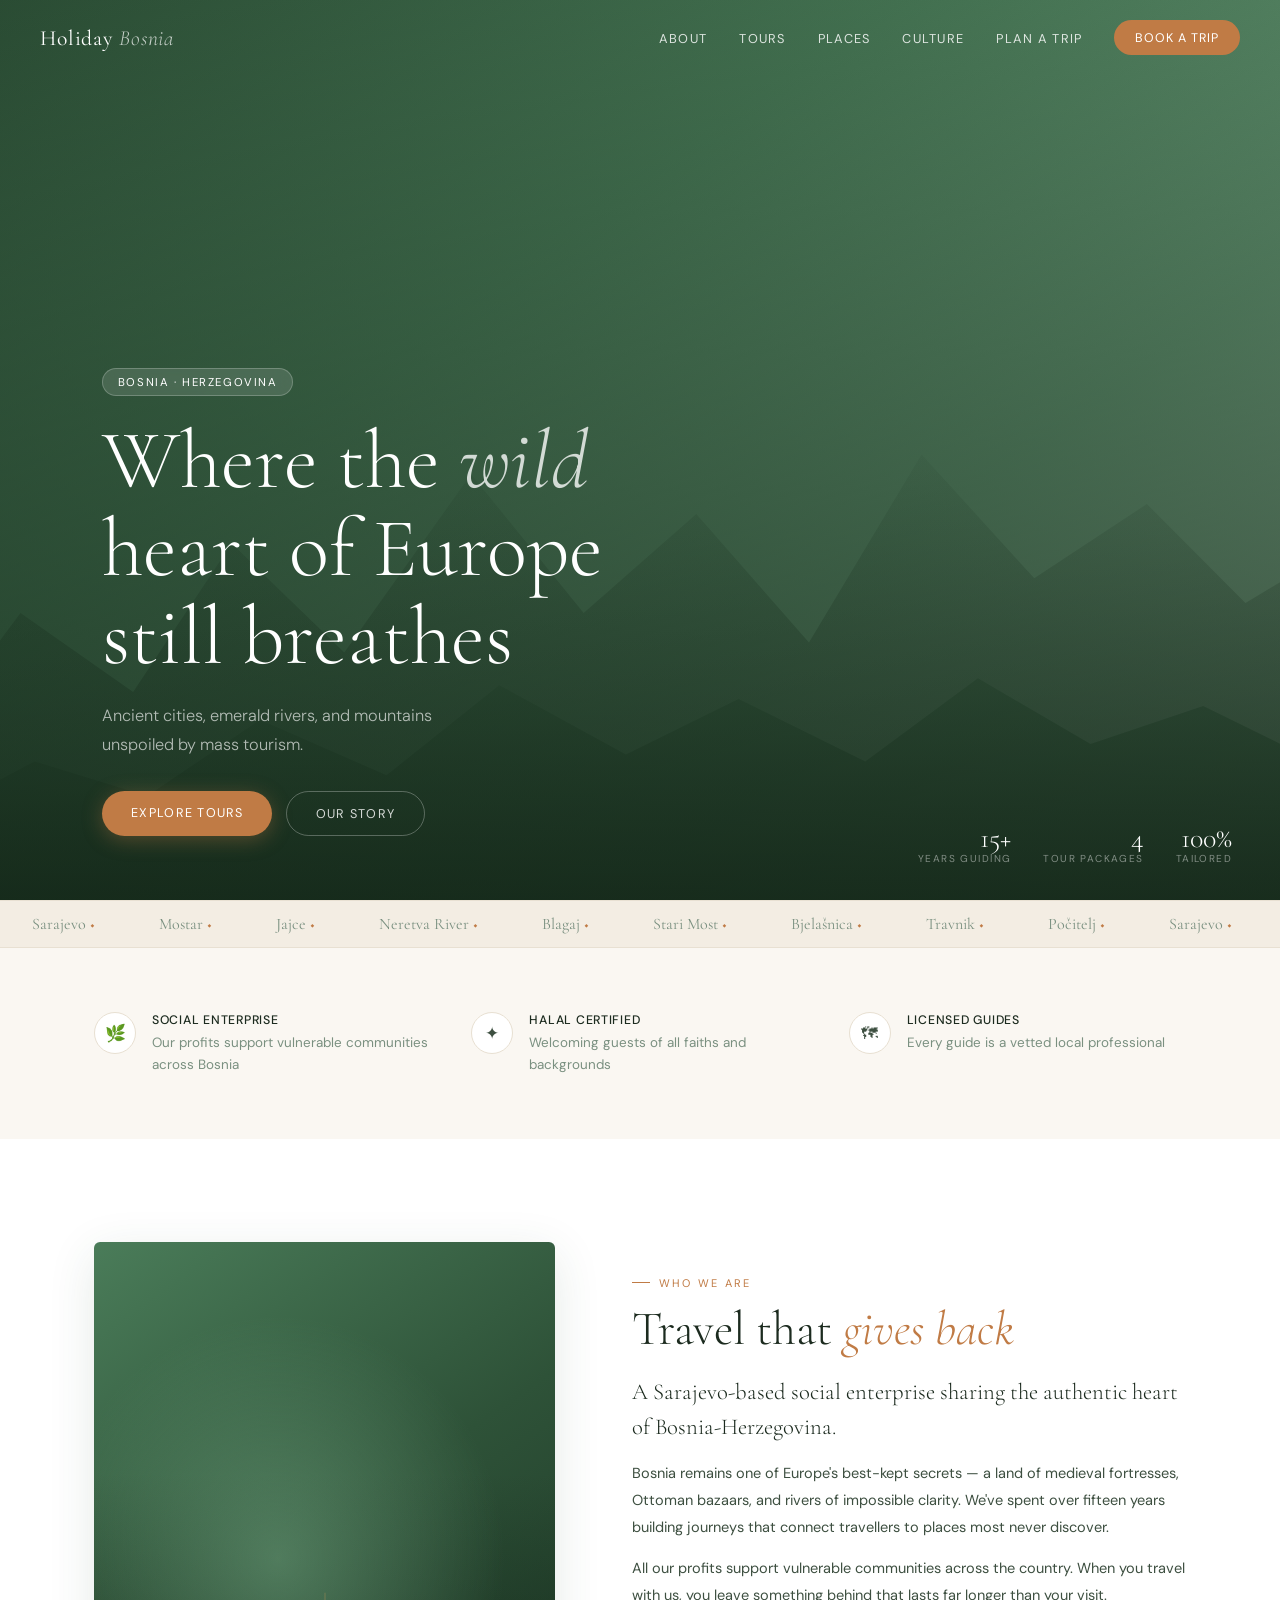
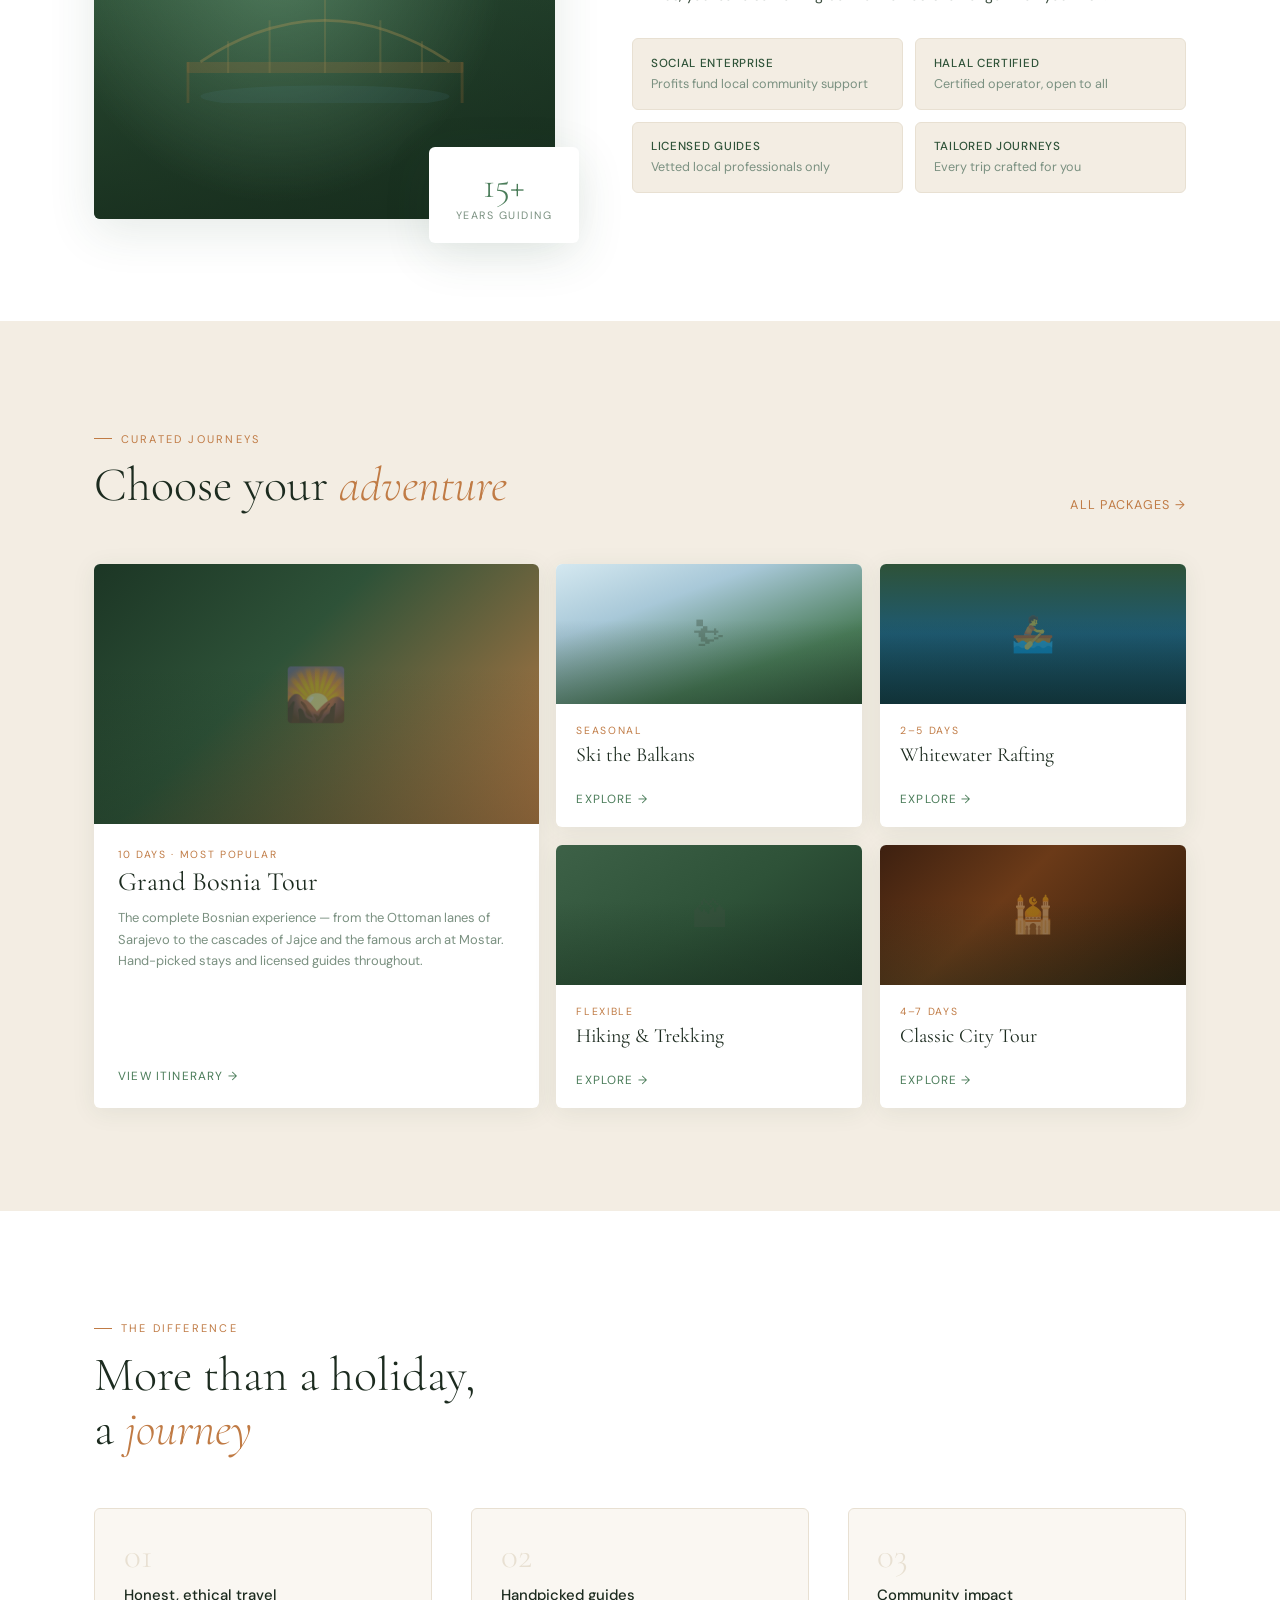
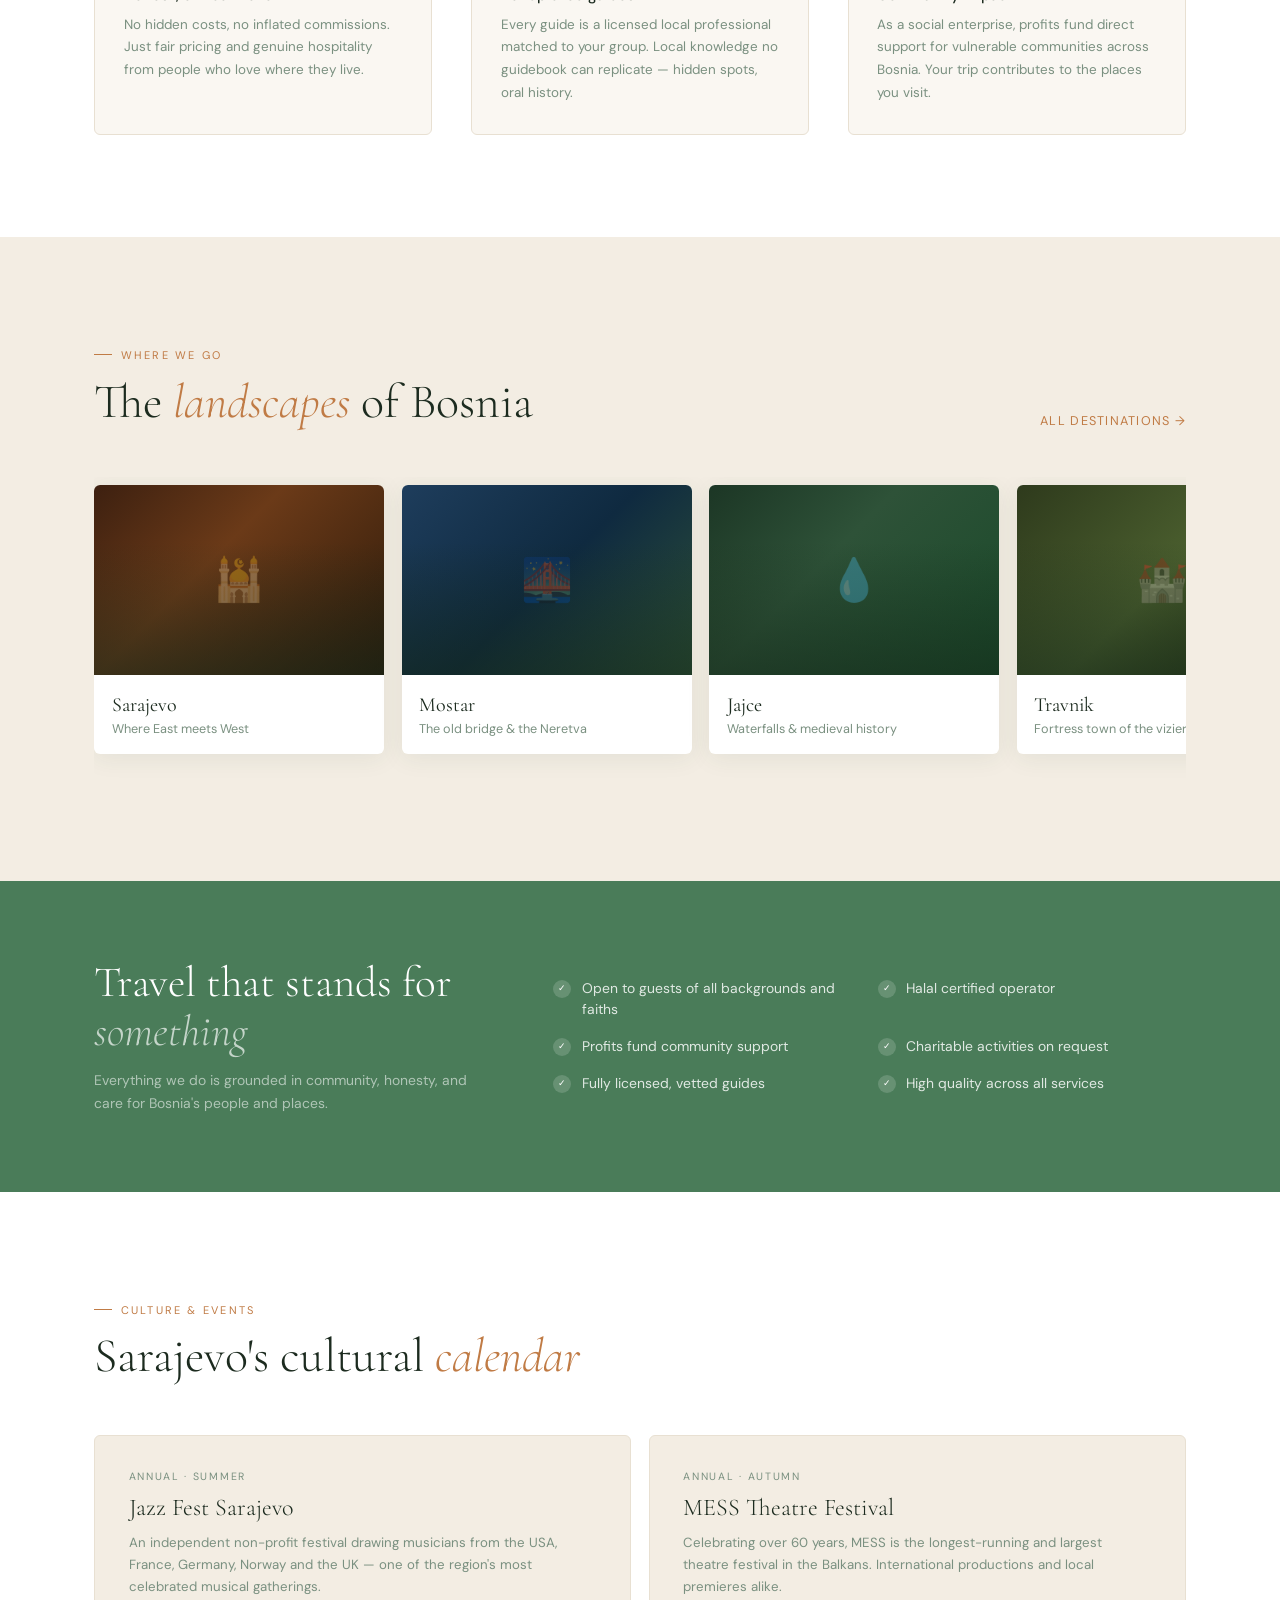
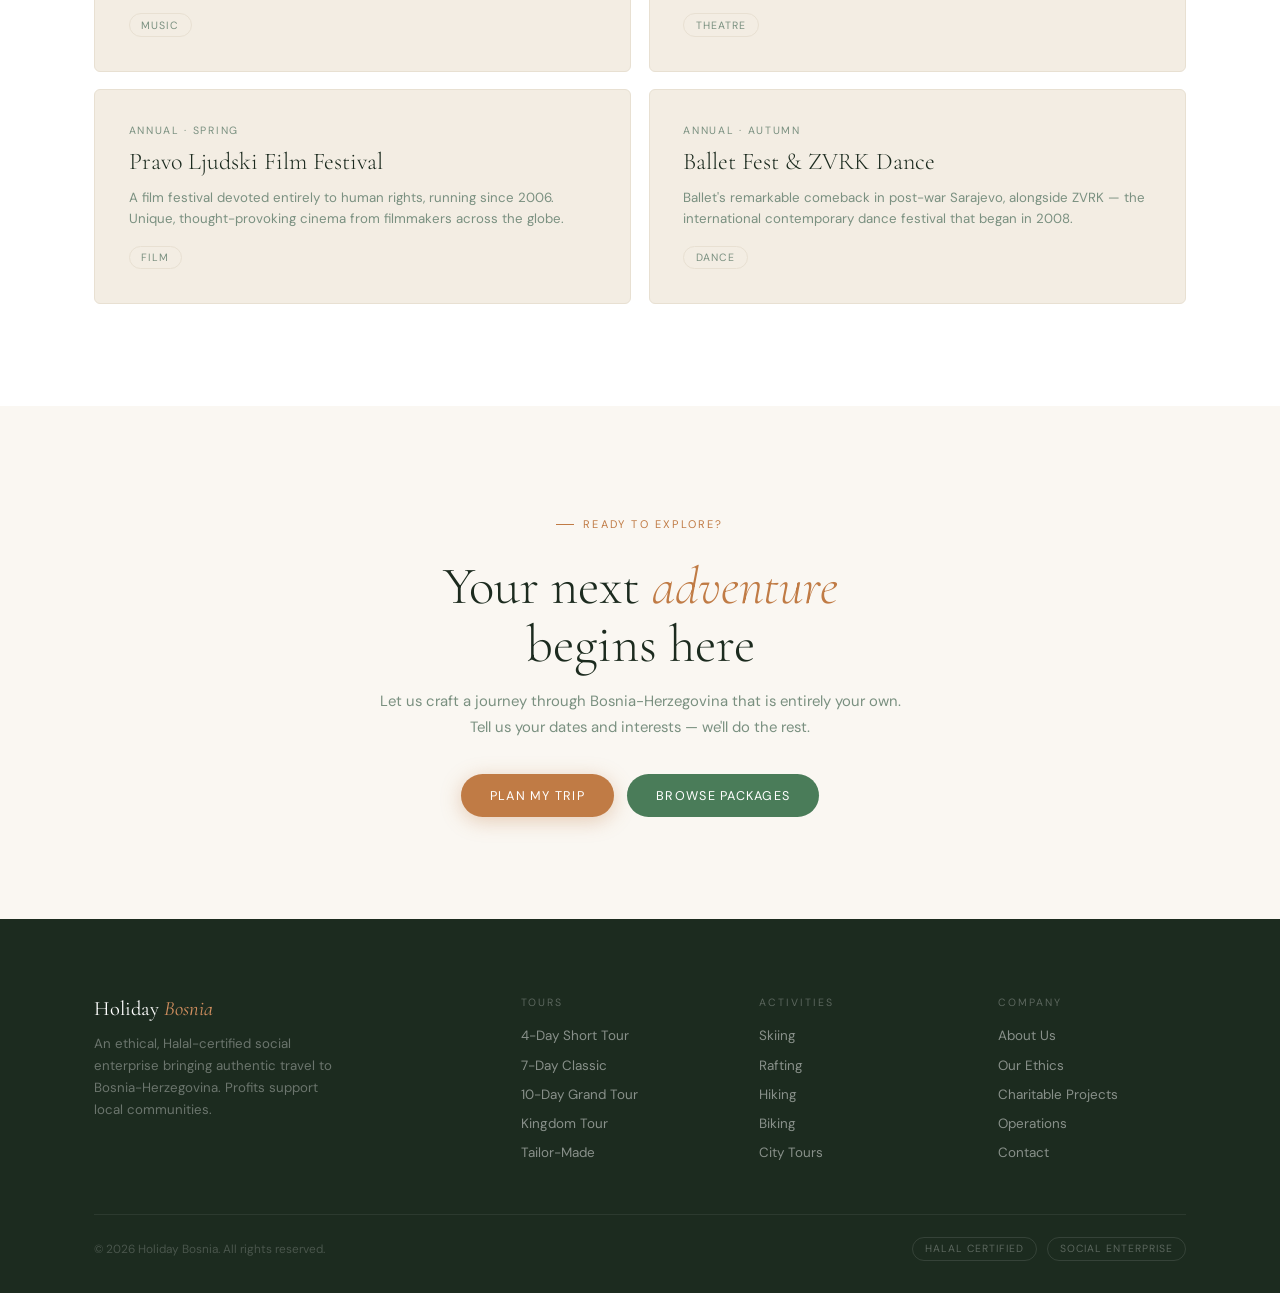
==== commit 7e920072: "Connect all pages from index.html navigation and content links - Add trip-planner.html to nav (deskt" ====
--- a/index.html
+++ b/index.html
@@ -445,8 +445,9 @@
       <li><a href="#tours">Tours</a></li>
       <li><a href="#destinations">Places</a></li>
       <li><a href="#festivals">Culture</a></li>
+      <li><a href="trip-planner.html">Plan a Trip</a></li>
     </ul>
-    <a href="#contact" class="nav-cta">Book a Trip</a>
+    <a href="trip-planner.html" class="nav-cta">Book a Trip</a>
     <button class="nav-hamburger" id="hamburger" aria-label="Open menu">
       <span></span><span></span><span></span>
     </button>
@@ -458,7 +459,8 @@
   <a href="#tours">Tours</a>
   <a href="#destinations">Places</a>
   <a href="#festivals">Culture</a>
-  <a href="#contact" class="drawer-cta">Book a Trip</a>
+  <a href="trip-planner.html">Plan a Trip</a>
+  <a href="trip-planner.html" class="drawer-cta">Book a Trip</a>
 </div>
 
 <!-- HERO -->
@@ -562,7 +564,7 @@
   <div class="container">
     <div class="tours-header">
       <div><div class="eyebrow reveal">Curated Journeys</div><h2 class="section-title reveal">Choose your <em>adventure</em></h2></div>
-      <a href="#" class="text-link reveal">All packages →</a>
+      <a href="pricing-agent.html" class="text-link reveal">All packages →</a>
     </div>
     <div class="tours-grid reveal">
       <div class="tour-feat">
@@ -571,25 +573,25 @@
           <div class="t-dur">10 Days · Most Popular</div>
           <div class="t-name">Grand Bosnia Tour</div>
           <div class="t-desc">The complete Bosnian experience — from the Ottoman lanes of Sarajevo to the cascades of Jajce and the famous arch at Mostar. Hand-picked stays and licensed guides throughout.</div>
-          <a href="#" class="t-more">View itinerary →</a>
+          <a href="trip-planner.html" class="t-more">View itinerary →</a>
         </div>
       </div>
       <div class="tour-subs">
         <div class="tour-sub">
           <div class="t-img"><div class="t-img-inner bg-ski"></div><div class="t-emoji">⛷</div></div>
-          <div class="t-body"><div class="t-dur">Seasonal</div><div class="t-name">Ski the Balkans</div><a href="#" class="t-more">Explore →</a></div>
+          <div class="t-body"><div class="t-dur">Seasonal</div><div class="t-name">Ski the Balkans</div><a href="trip-planner.html" class="t-more">Explore →</a></div>
         </div>
         <div class="tour-sub">
           <div class="t-img"><div class="t-img-inner bg-raft"></div><div class="t-emoji">🚣</div></div>
-          <div class="t-body"><div class="t-dur">2–5 Days</div><div class="t-name">Whitewater Rafting</div><a href="#" class="t-more">Explore →</a></div>
+          <div class="t-body"><div class="t-dur">2–5 Days</div><div class="t-name">Whitewater Rafting</div><a href="trip-planner.html" class="t-more">Explore →</a></div>
         </div>
         <div class="tour-sub">
           <div class="t-img"><div class="t-img-inner bg-hike"></div><div class="t-emoji">🏔</div></div>
-          <div class="t-body"><div class="t-dur">Flexible</div><div class="t-name">Hiking & Trekking</div><a href="#" class="t-more">Explore →</a></div>
+          <div class="t-body"><div class="t-dur">Flexible</div><div class="t-name">Hiking & Trekking</div><a href="trip-planner.html" class="t-more">Explore →</a></div>
         </div>
         <div class="tour-sub">
           <div class="t-img"><div class="t-img-inner bg-city"></div><div class="t-emoji">🕌</div></div>
-          <div class="t-body"><div class="t-dur">4–7 Days</div><div class="t-name">Classic City Tour</div><a href="#" class="t-more">Explore →</a></div>
+          <div class="t-body"><div class="t-dur">4–7 Days</div><div class="t-name">Classic City Tour</div><a href="trip-planner.html" class="t-more">Explore →</a></div>
         </div>
       </div>
     </div>
@@ -613,7 +615,7 @@
   <div class="container">
     <div class="dest-header">
       <div><div class="eyebrow reveal">Where We Go</div><h2 class="section-title reveal">The <em>landscapes</em> of Bosnia</h2></div>
-      <a href="#" class="text-link reveal">All destinations →</a>
+      <a href="trip-planner.html" class="text-link reveal">All destinations →</a>
     </div>
     <div class="dest-scroller" id="destScroll">
       <div class="dest-track">
@@ -665,7 +667,7 @@
       <h2 class="cta-title reveal">Your next <em>adventure</em><br>begins here</h2>
       <p class="cta-body reveal">Let us craft a journey through Bosnia-Herzegovina that is entirely your own. Tell us your dates and interests — we'll do the rest.</p>
       <div class="cta-actions reveal">
-        <a href="#" class="btn-primary">Plan My Trip</a>
+        <a href="trip-planner.html" class="btn-primary">Plan My Trip</a>
         <a href="#tours" class="btn-sage">Browse Packages</a>
       </div>
     </div>
@@ -677,9 +679,9 @@
   <div class="container">
     <div class="footer-grid">
       <div><div class="footer-logo">Holiday <em>Bosnia</em></div><p class="footer-tagline">An ethical, Halal-certified social enterprise bringing authentic travel to Bosnia-Herzegovina. Profits support local communities.</p></div>
-      <div><div class="footer-heading">Tours</div><ul class="footer-links"><li><a href="#">4-Day Short Tour</a></li><li><a href="#">7-Day Classic</a></li><li><a href="#">10-Day Grand Tour</a></li><li><a href="#">Kingdom Tour</a></li><li><a href="#">Tailor-Made</a></li></ul></div>
-      <div><div class="footer-heading">Activities</div><ul class="footer-links"><li><a href="#">Skiing</a></li><li><a href="#">Rafting</a></li><li><a href="#">Hiking</a></li><li><a href="#">Biking</a></li><li><a href="#">City Tours</a></li></ul></div>
-      <div><div class="footer-heading">Company</div><ul class="footer-links"><li><a href="#">About Us</a></li><li><a href="#">Our Ethics</a></li><li><a href="#">Charitable Projects</a></li><li><a href="#">Accommodation</a></li><li><a href="#">Contact</a></li></ul></div>
+      <div><div class="footer-heading">Tours</div><ul class="footer-links"><li><a href="pricing-agent.html">4-Day Short Tour</a></li><li><a href="pricing-agent.html">7-Day Classic</a></li><li><a href="pricing-agent.html">10-Day Grand Tour</a></li><li><a href="pricing-agent.html">Kingdom Tour</a></li><li><a href="trip-planner.html">Tailor-Made</a></li></ul></div>
+      <div><div class="footer-heading">Activities</div><ul class="footer-links"><li><a href="trip-planner.html">Skiing</a></li><li><a href="trip-planner.html">Rafting</a></li><li><a href="trip-planner.html">Hiking</a></li><li><a href="trip-planner.html">Biking</a></li><li><a href="trip-planner.html">City Tours</a></li></ul></div>
+      <div><div class="footer-heading">Company</div><ul class="footer-links"><li><a href="#about">About Us</a></li><li><a href="#about">Our Ethics</a></li><li><a href="#about">Charitable Projects</a></li><li><a href="dashboard.html">Operations</a></li><li><a href="inquiry-triage.html">Contact</a></li></ul></div>
     </div>
     <div class="footer-bottom">
       <span class="footer-copy">© 2026 Holiday Bosnia. All rights reserved.</span>
